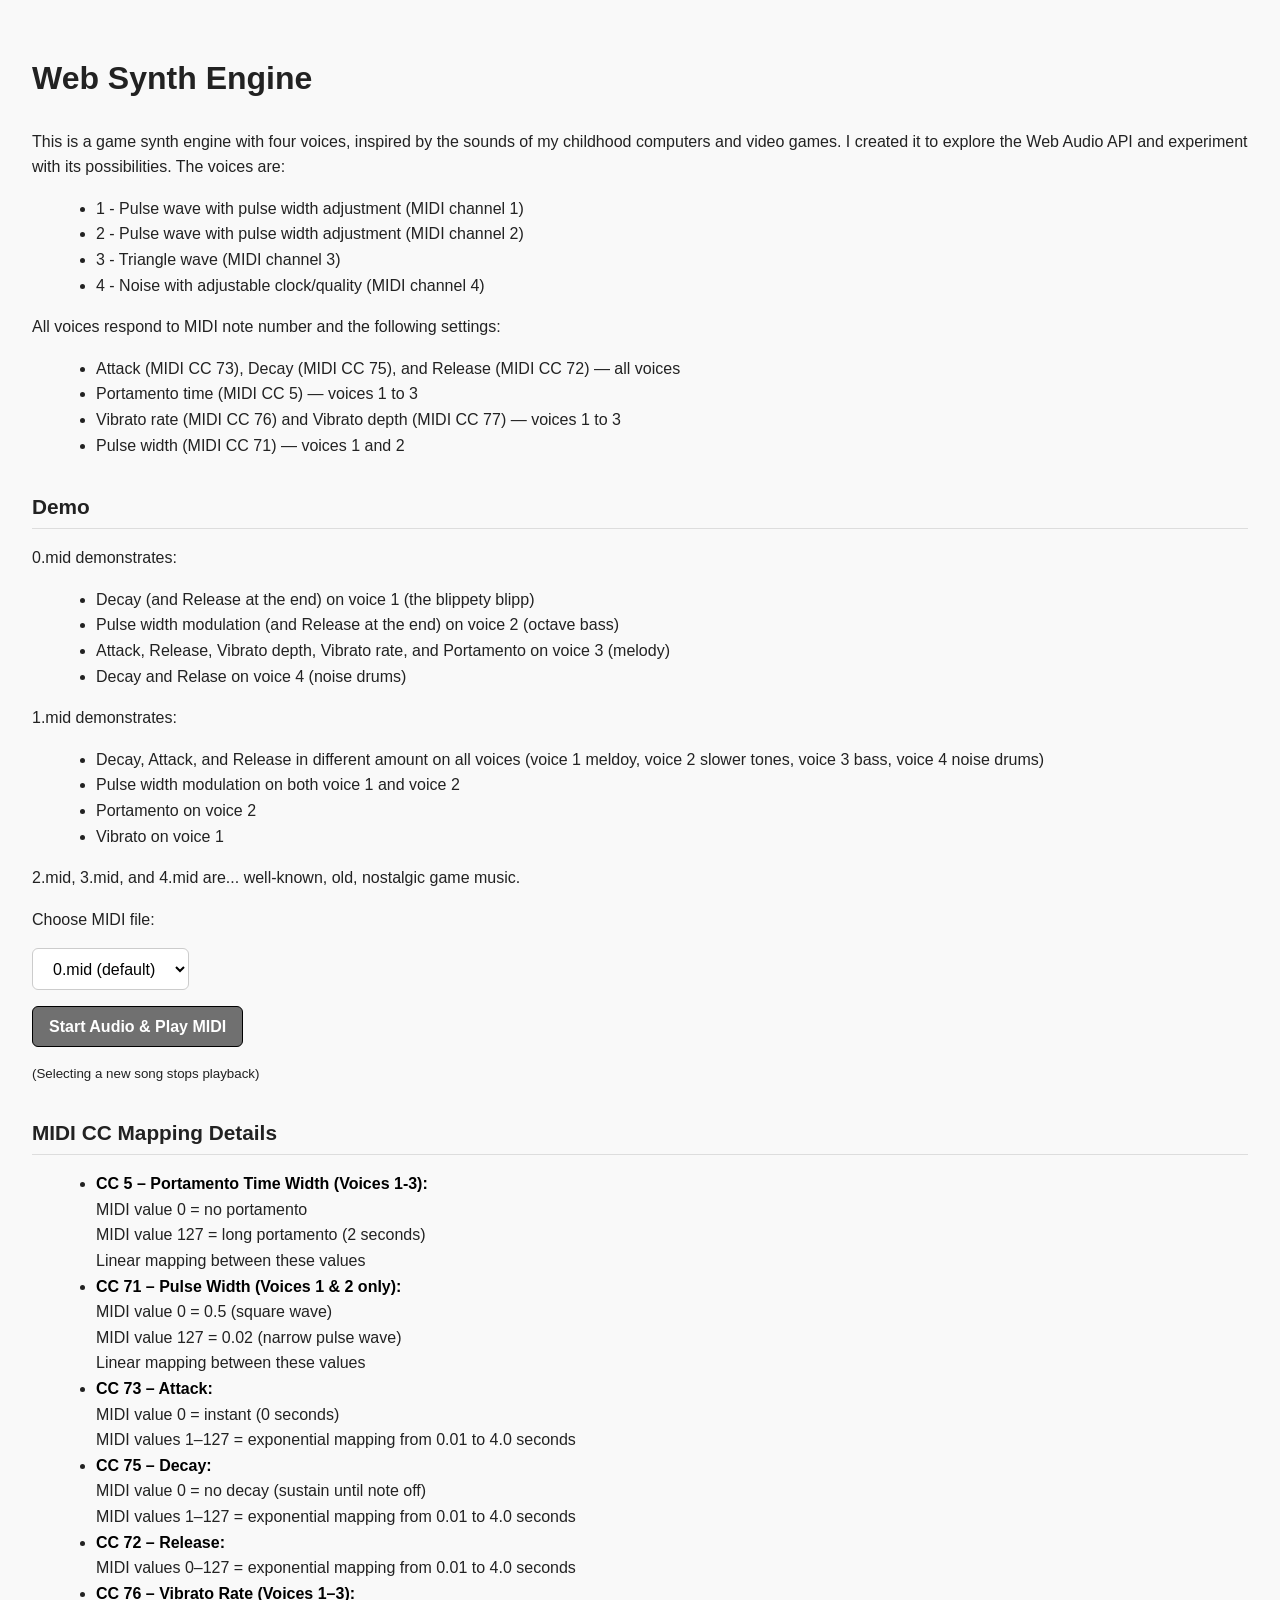
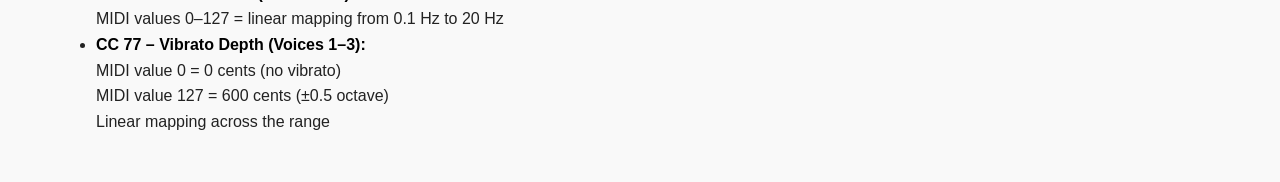
==== index.html @ 641f25c8 "Update index.html" ====
<!DOCTYPE html>
<html lang="en">
<head>
  <meta charset="UTF-8">
  <link rel="stylesheet" href="style.css">
  <script type="module" src="main.js"></script>
  <title>Web Synth Engine</title>
</head>
<body>

  <h1>Web Synth Engine</h1>
    <p>This is a game synth engine with four voices, inspired by the sounds of my childhood computers and video games. 
  I created it to explore the Web Audio API and experiment with its possibilities.
      The voices are:</p>
    <ul>
      <li>1 - Pulse wave with pulse width adjustment (MIDI channel 1)</li>
      <li>2 - Pulse wave with pulse width adjustment (MIDI channel 2)</li>
      <li>3 - Triangle wave (MIDI channel 3)</li>
      <li>4 - Noise with adjustable clock/quality (MIDI channel 4)</li>
    </ul>

  <p>All voices respond to MIDI note number and the following settings:</p>
    <ul>
      <li>Attack (MIDI CC 73), Decay (MIDI CC 75), and Release (MIDI CC 72) — all voices</li>
      <li>Portamento time (MIDI CC 5) — voices 1 to 3</li>
      <li>Vibrato rate (MIDI CC 76) and Vibrato depth (MIDI CC 77) — voices 1 to 3</li>
      <li>Pulse width (MIDI CC 71) — voices 1 and 2</li>
    </ul>

  <h2>Demo</h2>
    <p>0.mid demonstrates:</p>
    <ul>
      <li>Decay (and Release at the end) on voice 1 (the blippety blipp)</li>
      <li>Pulse width modulation (and Release at the end) on voice 2 (octave bass)</li>
      <li>Attack, Release, Vibrato depth, Vibrato rate, and Portamento on voice 3 (melody)</li>
      <li>Decay and Relase on voice 4 (noise drums)</li>
    </ul>
    <p>1.mid demonstrates:</p>
    <ul>
      <li>Decay, Attack, and Release in different amount on all voices (voice 1 meldoy, voice 2 slower tones, voice 3 bass, voice 4 noise drums)</li>
      <li>Pulse width modulation on both voice 1 and voice 2</li>
      <li>Portamento on voice 2</li>
      <li>Vibrato on voice 1</li>
    </ul>
    <p>2.mid, 3.mid, and 4.mid are... well-known, old, nostalgic game music.</p>
    
    <div class="controls">
      <label for="midiSelect">Choose MIDI file:</label>
      <select id="midiSelect">
        <option value="0.mid">0.mid (default)</option>
        <option value="1.mid">1.mid</option>
        <option value="2.mid">2.mid</option>
        <option value="3.mid">3.mid</option>
        <option value="4.mid">4.mid</option>
      </select>

      <button id="startBtn">Start Audio & Play MIDI</button>
      <small>(Selecting a new song stops playback)</small>
    </div>

  <h2>MIDI CC Mapping Details</h2>
    <ul>
      <li>
        <strong>CC 5 – Portamento Time Width (Voices 1-3):</strong><br>
        MIDI value 0 = no portamento<br>
        MIDI value 127 = long portamento (2 seconds)<br>
        Linear mapping between these values
      </li>

      <li>
        <strong>CC 71 – Pulse Width (Voices 1 & 2 only):</strong><br>
        MIDI value 0 = 0.5 (square wave)<br>
        MIDI value 127 = 0.02 (narrow pulse wave)<br>
        Linear mapping between these values
      </li>

      <li>
        <strong>CC 73 – Attack:</strong><br>
        MIDI value 0 = instant (0 seconds)<br>
        MIDI values 1–127 = exponential mapping from 0.01 to 4.0 seconds
      </li>

      <li>
        <strong>CC 75 – Decay:</strong><br>
        MIDI value 0 = no decay (sustain until note off)<br>
        MIDI values 1–127 = exponential mapping from 0.01 to 4.0 seconds
      </li>

      <li>
        <strong>CC 72 – Release:</strong><br>
        MIDI values 0–127 = exponential mapping from 0.01 to 4.0 seconds
      </li>

      <li>
        <strong>CC 76 – Vibrato Rate (Voices 1–3):</strong><br>
        MIDI values 0–127 = linear mapping from 0.1 Hz to 20 Hz
      </li>

      <li>
        <strong>CC 77 – Vibrato Depth (Voices 1–3):</strong><br>
        MIDI value 0 = 0 cents (no vibrato)<br>
        MIDI value 127 = 600 cents (±0.5 octave)<br>
        Linear mapping across the range
      </li>
    </ul>

</body>
</html>
---- style.css ----
/* ----- Base ----- */
body {
  font-family: 'Segoe UI', sans-serif;
  background-color: #f9f9f9;
  color: #222;
  margin: 0;
  padding: 2rem;
  line-height: 1.6;
}

/* ----- Headers ----- */
h1 {
  font-size: 2rem;
  font-weight: 700;
  margin-bottom: 1.5rem;
  text-align: left;
}

h2 {
  font-size: 1.3rem;
  font-weight: 600;
  border-bottom: 1px solid #ddd;
  padding-bottom: 0.3rem;
  margin-top: 2rem;
  margin-bottom: 0.5rem;
}

/* ----- Controls (vertical stack) ----- */
.controls {
  display: flex;
  flex-direction: column; /* vertical stack */
  gap: 1rem;
  margin-bottom: 2rem;
  align-items: flex-start; /* natural size, left-aligned */
}

select, button {
  padding: 0.65rem 1rem;
  font-size: 1rem;
  border-radius: 6px;
  border: 1px solid #ccc;
  background-color: #fff;
  cursor: pointer;
  box-sizing: border-box;
  transition: all 0.2s ease;
  display: inline-block; /* natural width */
}

button {
  background-color: #707070;
  color: #fff;
  border: 1px solid #000;
  font-weight: 600;
}

button:hover:not(:disabled) {
  background-color: #525252;
  color: #c2c2c2;
}

button:disabled {
  background-color: #aaa;
  color: #c2c2c2;
  cursor: not-allowed;
}

/* ----- Paragraphs and lists ----- */
p, ul {
  margin-bottom: 1rem;
}

ul {
  margin-left: 1.5rem;
}

strong {
  color: #000;
  font-weight: 600;
}

/* ----- Sections ----- */
section {
  padding: 1rem 0;
}

/* ----- Responsive ----- */
@media (max-width: 500px) {
  h1 {
    font-size: 1.6rem;
  }

  h2 {
    font-size: 1.1rem;
  }

  select, button {
    font-size: 0.95rem;
  }
}
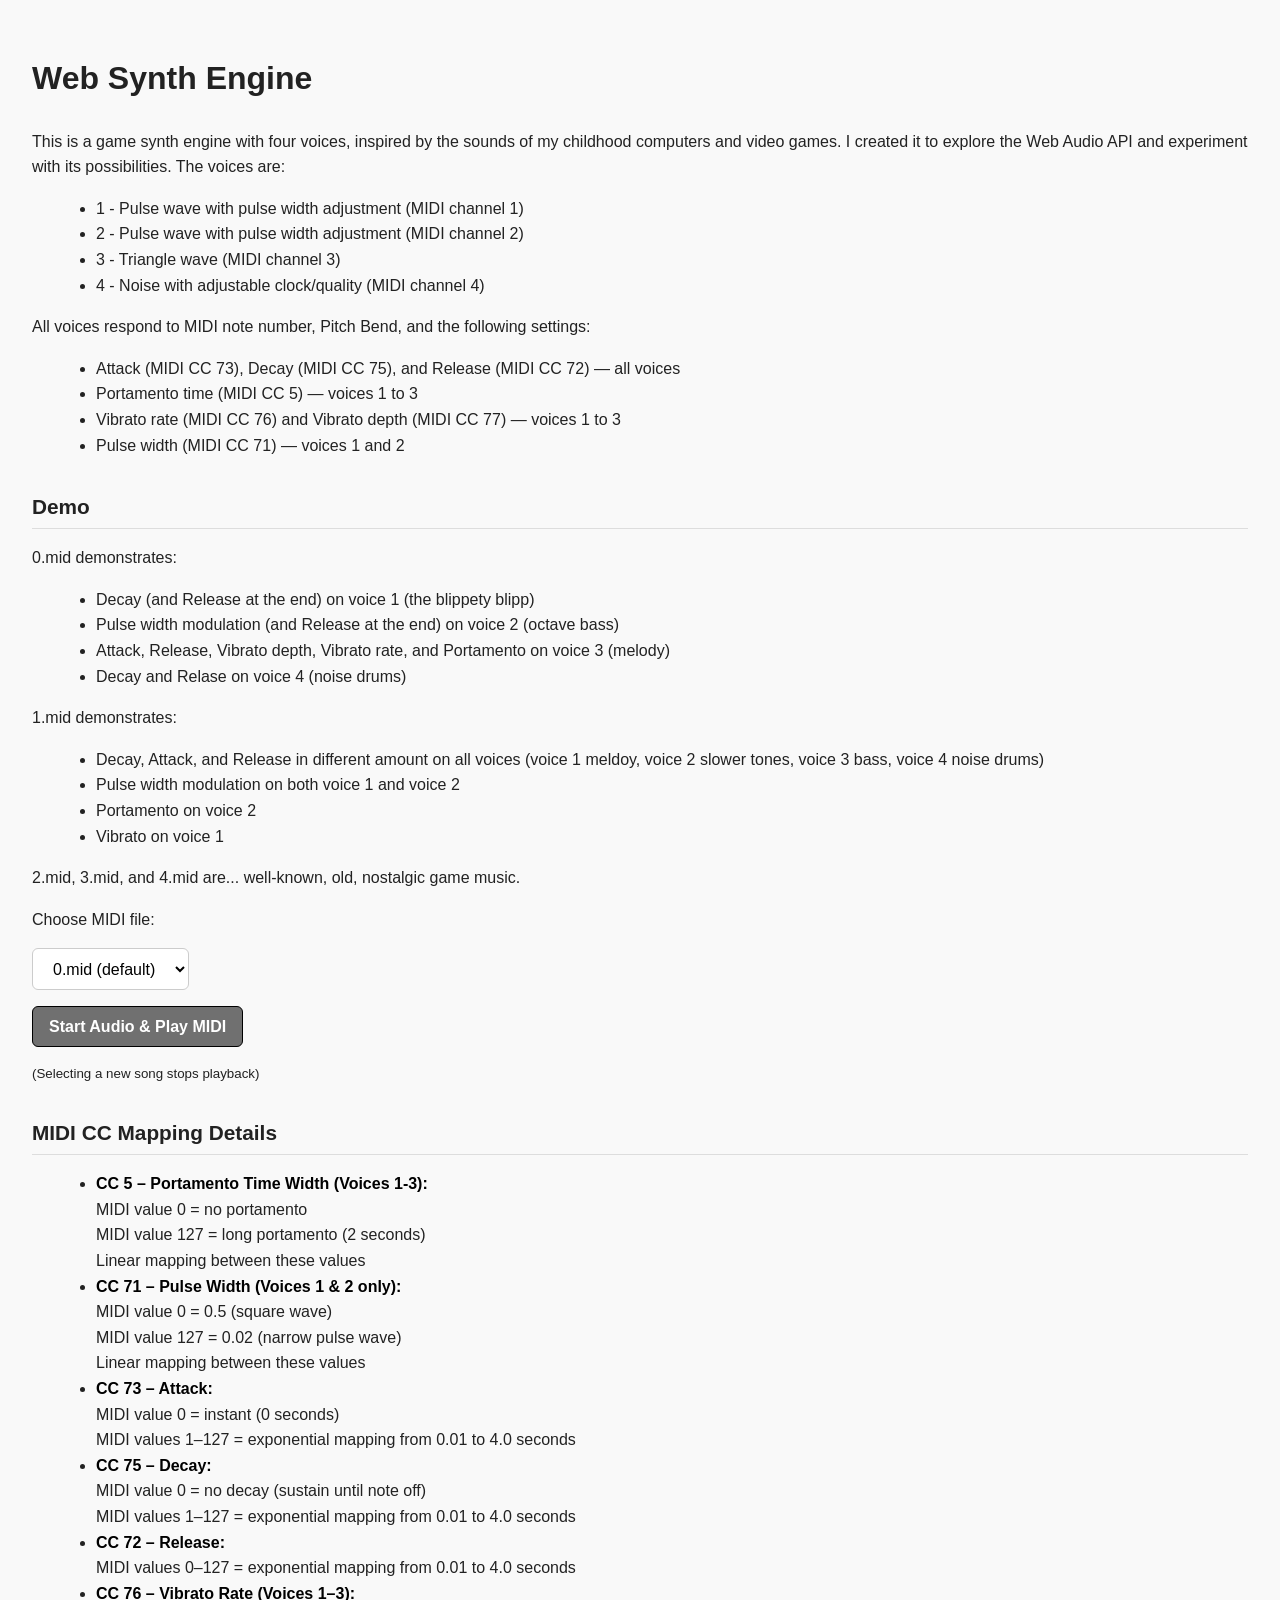
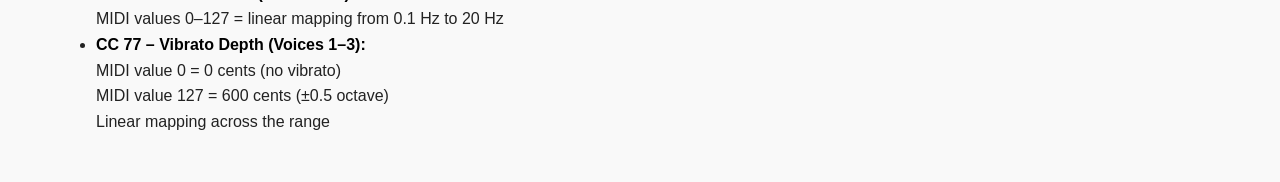
==== commit 6c76f05a: "Add files via upload" ====
--- a/index.html
+++ b/index.html
@@ -19,7 +19,7 @@
       <li>4 - Noise with adjustable clock/quality (MIDI channel 4)</li>
     </ul>
 
-  <p>All voices respond to MIDI note number and the following settings:</p>
+  <p>All voices respond to MIDI note number, Pitch Bend, and the following settings:</p>
     <ul>
       <li>Attack (MIDI CC 73), Decay (MIDI CC 75), and Release (MIDI CC 72) — all voices</li>
       <li>Portamento time (MIDI CC 5) — voices 1 to 3</li>
@@ -105,4 +105,4 @@
     </ul>
 
 </body>
-</html>
+</html>
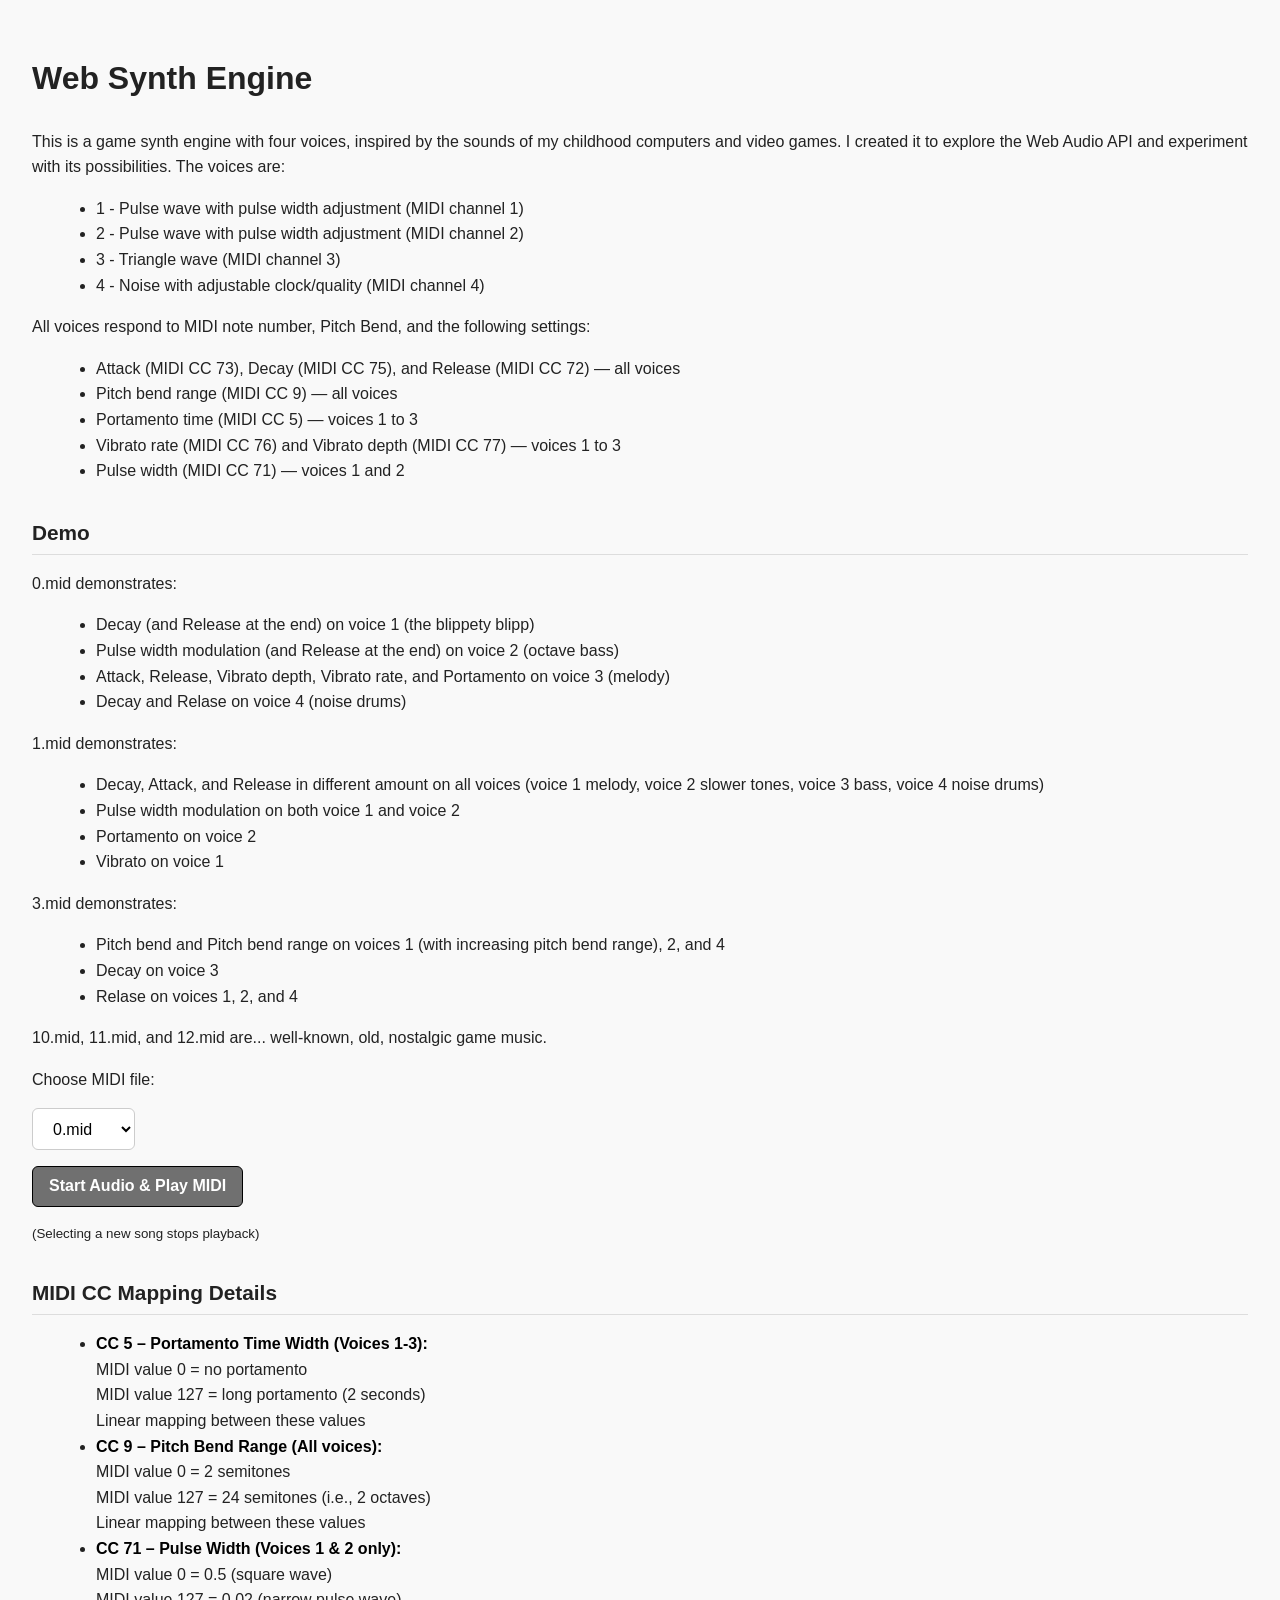
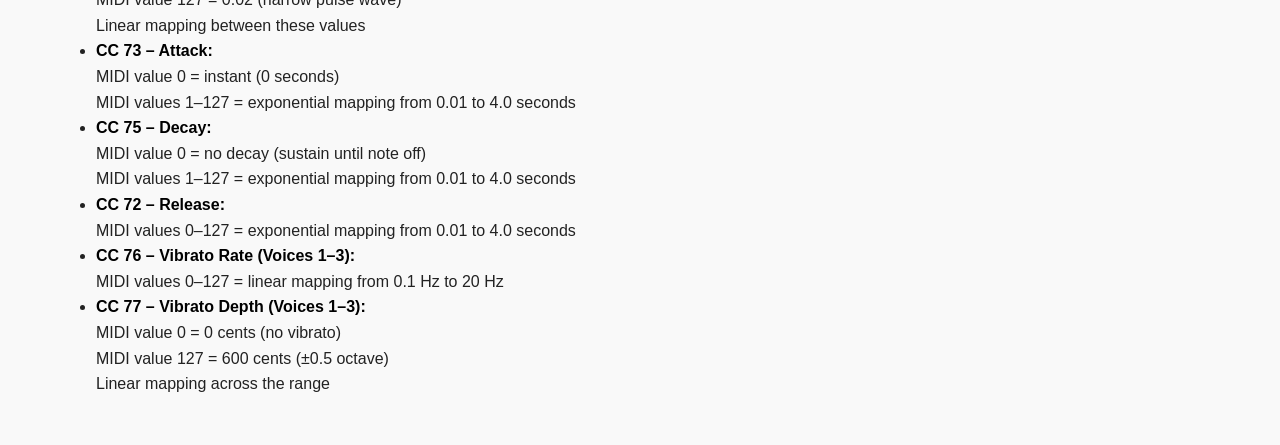
==== commit 17e90d2b: "Add files via upload" ====
--- a/index.html
+++ b/index.html
@@ -22,6 +22,7 @@
   <p>All voices respond to MIDI note number, Pitch Bend, and the following settings:</p>
     <ul>
       <li>Attack (MIDI CC 73), Decay (MIDI CC 75), and Release (MIDI CC 72) — all voices</li>
+      <li>Pitch bend range (MIDI CC 9) — all voices</li>
       <li>Portamento time (MIDI CC 5) — voices 1 to 3</li>
       <li>Vibrato rate (MIDI CC 76) and Vibrato depth (MIDI CC 77) — voices 1 to 3</li>
       <li>Pulse width (MIDI CC 71) — voices 1 and 2</li>
@@ -37,21 +38,29 @@
     </ul>
     <p>1.mid demonstrates:</p>
     <ul>
-      <li>Decay, Attack, and Release in different amount on all voices (voice 1 meldoy, voice 2 slower tones, voice 3 bass, voice 4 noise drums)</li>
+      <li>Decay, Attack, and Release in different amount on all voices (voice 1 melody, voice 2 slower tones, voice 3 bass, voice 4 noise drums)</li>
       <li>Pulse width modulation on both voice 1 and voice 2</li>
       <li>Portamento on voice 2</li>
       <li>Vibrato on voice 1</li>
     </ul>
-    <p>2.mid, 3.mid, and 4.mid are... well-known, old, nostalgic game music.</p>
+    <p>3.mid demonstrates:</p>
+    <ul>
+      <li>Pitch bend and Pitch bend range on voices 1 (with increasing pitch bend range), 2, and 4</li>
+      <li>Decay on voice 3</li>
+      <li>Relase on voices 1, 2, and 4</li>
+    </ul>
+
+    <p>10.mid, 11.mid, and 12.mid are... well-known, old, nostalgic game music.</p>
     
     <div class="controls">
       <label for="midiSelect">Choose MIDI file:</label>
       <select id="midiSelect">
-        <option value="0.mid">0.mid (default)</option>
+        <option value="0.mid">0.mid</option>
         <option value="1.mid">1.mid</option>
         <option value="2.mid">2.mid</option>
-        <option value="3.mid">3.mid</option>
-        <option value="4.mid">4.mid</option>
+        <option value="10.mid">10.mid</option>
+        <option value="11.mid">11.mid</option>
+        <option value="12.mid">12.mid</option>
       </select>
 
       <button id="startBtn">Start Audio & Play MIDI</button>
@@ -64,6 +73,13 @@
         <strong>CC 5 – Portamento Time Width (Voices 1-3):</strong><br>
         MIDI value 0 = no portamento<br>
         MIDI value 127 = long portamento (2 seconds)<br>
+        Linear mapping between these values
+      </li>
+
+      <li>
+        <strong>CC 9 – Pitch Bend Range (All voices):</strong><br>
+        MIDI value 0 = 2 semitones<br>
+        MIDI value 127 = 24 semitones (i.e., 2 octaves)<br>
         Linear mapping between these values
       </li>
 
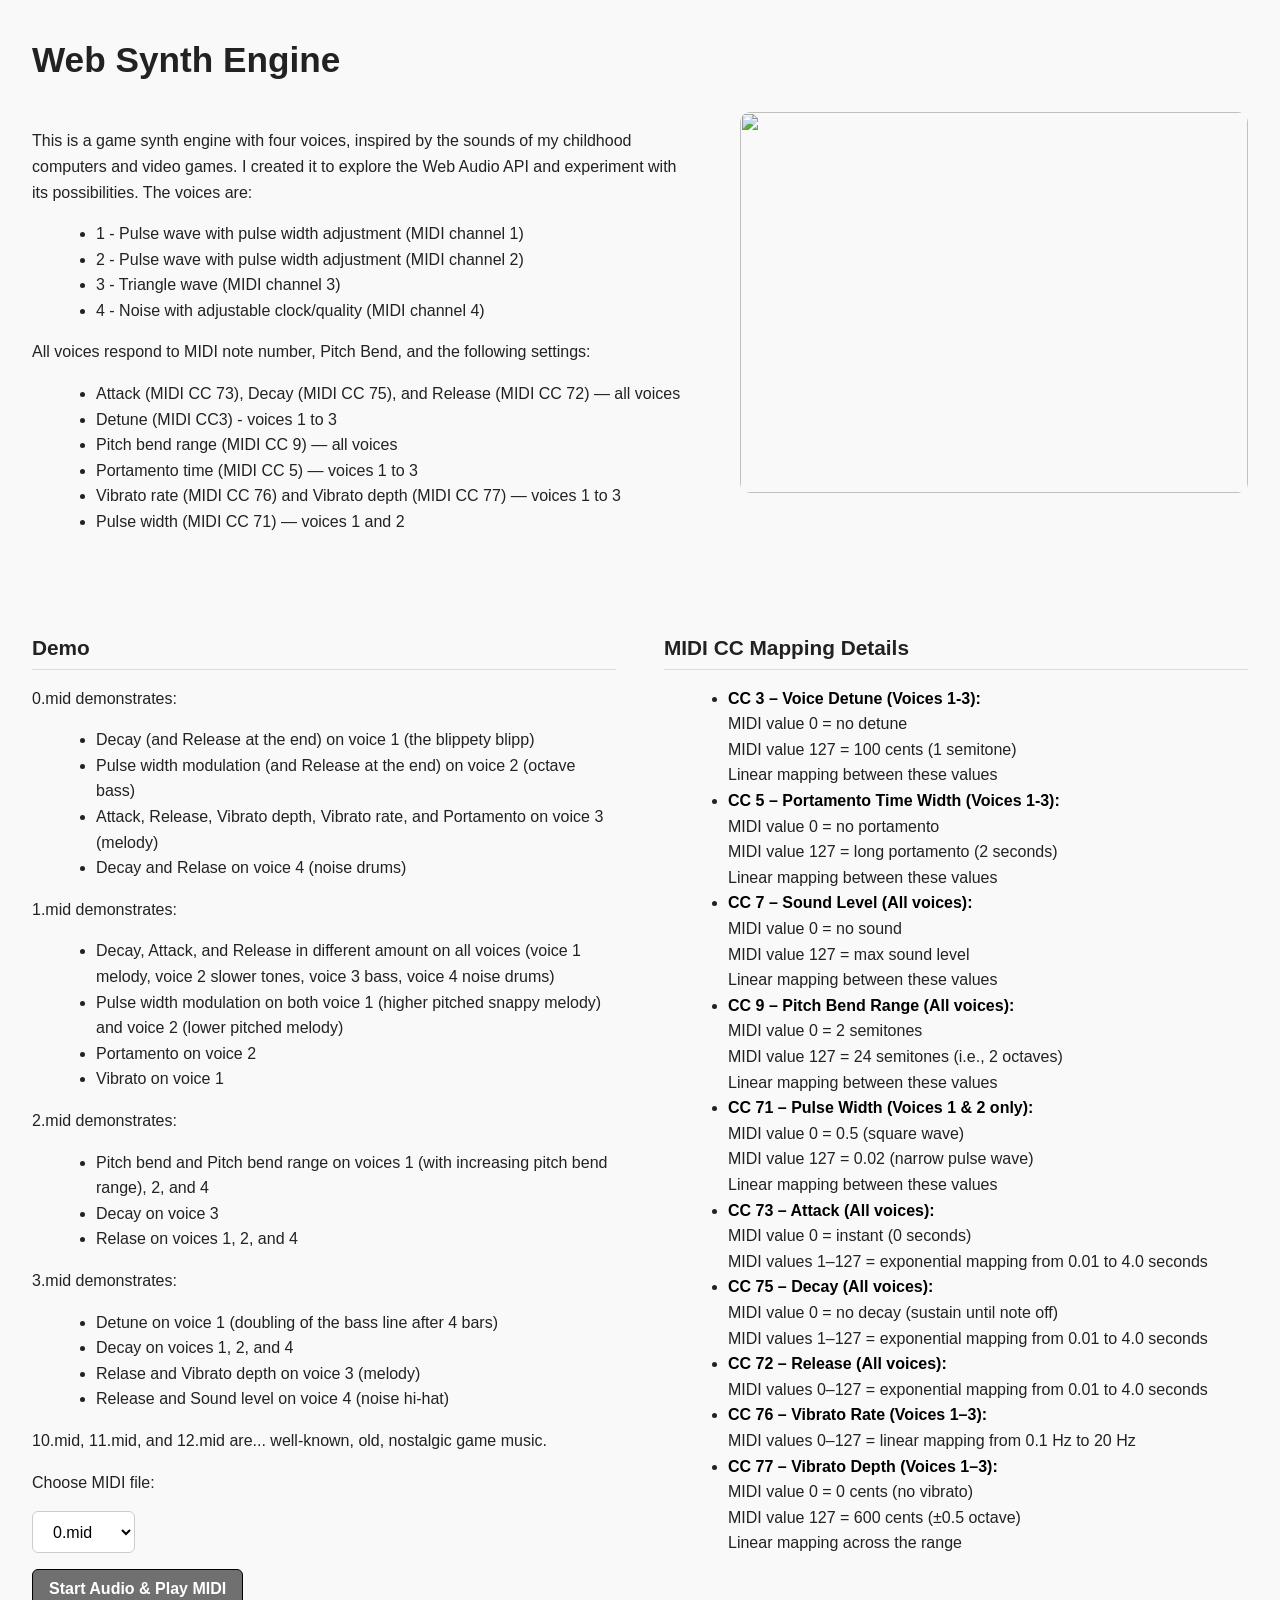
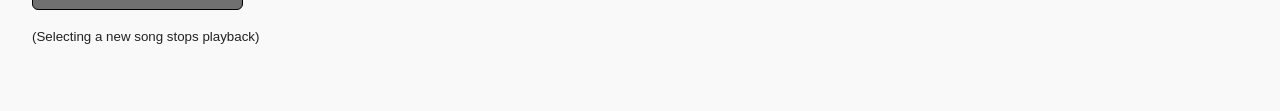
==== commit d02418c0: "Add files via upload" ====
--- a/index.html
+++ b/index.html
@@ -7,118 +7,169 @@
   <title>Web Synth Engine</title>
 </head>
 <body>
+  <div class="top-section">
+    <div class="top-header">
+      <h1>Web Synth Engine</h1>
+    </div>
+    <div class="top-content">
 
-  <h1>Web Synth Engine</h1>
-    <p>This is a game synth engine with four voices, inspired by the sounds of my childhood computers and video games. 
-  I created it to explore the Web Audio API and experiment with its possibilities.
-      The voices are:</p>
-    <ul>
-      <li>1 - Pulse wave with pulse width adjustment (MIDI channel 1)</li>
-      <li>2 - Pulse wave with pulse width adjustment (MIDI channel 2)</li>
-      <li>3 - Triangle wave (MIDI channel 3)</li>
-      <li>4 - Noise with adjustable clock/quality (MIDI channel 4)</li>
-    </ul>
+      <div class="top-left">
 
-  <p>All voices respond to MIDI note number, Pitch Bend, and the following settings:</p>
-    <ul>
-      <li>Attack (MIDI CC 73), Decay (MIDI CC 75), and Release (MIDI CC 72) — all voices</li>
-      <li>Pitch bend range (MIDI CC 9) — all voices</li>
-      <li>Portamento time (MIDI CC 5) — voices 1 to 3</li>
-      <li>Vibrato rate (MIDI CC 76) and Vibrato depth (MIDI CC 77) — voices 1 to 3</li>
-      <li>Pulse width (MIDI CC 71) — voices 1 and 2</li>
-    </ul>
+        <p>This is a game synth engine with four voices, inspired by the sounds of my childhood computers and video games. 
+        I created it to explore the Web Audio API and experiment with its possibilities.
+        The voices are:</p>
 
-  <h2>Demo</h2>
-    <p>0.mid demonstrates:</p>
-    <ul>
-      <li>Decay (and Release at the end) on voice 1 (the blippety blipp)</li>
-      <li>Pulse width modulation (and Release at the end) on voice 2 (octave bass)</li>
-      <li>Attack, Release, Vibrato depth, Vibrato rate, and Portamento on voice 3 (melody)</li>
-      <li>Decay and Relase on voice 4 (noise drums)</li>
-    </ul>
-    <p>1.mid demonstrates:</p>
-    <ul>
-      <li>Decay, Attack, and Release in different amount on all voices (voice 1 melody, voice 2 slower tones, voice 3 bass, voice 4 noise drums)</li>
-      <li>Pulse width modulation on both voice 1 and voice 2</li>
-      <li>Portamento on voice 2</li>
-      <li>Vibrato on voice 1</li>
-    </ul>
-    <p>3.mid demonstrates:</p>
-    <ul>
-      <li>Pitch bend and Pitch bend range on voices 1 (with increasing pitch bend range), 2, and 4</li>
-      <li>Decay on voice 3</li>
-      <li>Relase on voices 1, 2, and 4</li>
-    </ul>
+        <ul>
+          <li>1 - Pulse wave with pulse width adjustment (MIDI channel 1)</li>
+          <li>2 - Pulse wave with pulse width adjustment (MIDI channel 2)</li>
+          <li>3 - Triangle wave (MIDI channel 3)</li>
+          <li>4 - Noise with adjustable clock/quality (MIDI channel 4)</li>
+        </ul>
 
-    <p>10.mid, 11.mid, and 12.mid are... well-known, old, nostalgic game music.</p>
-    
-    <div class="controls">
-      <label for="midiSelect">Choose MIDI file:</label>
-      <select id="midiSelect">
-        <option value="0.mid">0.mid</option>
-        <option value="1.mid">1.mid</option>
-        <option value="2.mid">2.mid</option>
-        <option value="10.mid">10.mid</option>
-        <option value="11.mid">11.mid</option>
-        <option value="12.mid">12.mid</option>
-      </select>
+        <p>All voices respond to MIDI note number, Pitch Bend, and the following settings:</p>
 
-      <button id="startBtn">Start Audio & Play MIDI</button>
-      <small>(Selecting a new song stops playback)</small>
+        <ul>
+          <li>Attack (MIDI CC 73), Decay (MIDI CC 75), and Release (MIDI CC 72) — all voices</li>
+          <li>Detune (MIDI CC3) - voices 1 to 3</li>
+          <li>Pitch bend range (MIDI CC 9) — all voices</li>
+          <li>Portamento time (MIDI CC 5) — voices 1 to 3</li>
+          <li>Vibrato rate (MIDI CC 76) and Vibrato depth (MIDI CC 77) — voices 1 to 3</li>
+          <li>Pulse width (MIDI CC 71) — voices 1 and 2</li>
+        </ul>
+      </div>
+
+      <div class="top-right">
+        <div class="slideshow-container">
+          <img class="slide active" id="slideA">
+          <img class="slide" id="slideB">
+        </div>
+      </div>
+
+    </div>
+  </div>
+
+  <div class="bottom-section">
+
+    <div class="bottom-left">
+      <h2>Demo</h2>
+        <p>0.mid demonstrates:</p>
+        <ul>
+          <li>Decay (and Release at the end) on voice 1 (the blippety blipp)</li>
+          <li>Pulse width modulation (and Release at the end) on voice 2 (octave bass)</li>
+          <li>Attack, Release, Vibrato depth, Vibrato rate, and Portamento on voice 3 (melody)</li>
+          <li>Decay and Relase on voice 4 (noise drums)</li>
+        </ul>
+        <p>1.mid demonstrates:</p>
+        <ul>
+          <li>Decay, Attack, and Release in different amount on all voices (voice 1 melody, voice 2 slower tones, voice 3 bass, voice 4 noise drums)</li>
+          <li>Pulse width modulation on both voice 1 (higher pitched snappy melody) and voice 2 (lower pitched melody)</li>
+          <li>Portamento on voice 2</li>
+          <li>Vibrato on voice 1</li>
+        </ul>
+        <p>2.mid demonstrates:</p>
+        <ul>
+          <li>Pitch bend and Pitch bend range on voices 1 (with increasing pitch bend range), 2, and 4</li>
+          <li>Decay on voice 3</li>
+          <li>Relase on voices 1, 2, and 4</li>
+        </ul>
+        <p>3.mid demonstrates:</p>
+        <ul>
+          <li>Detune on voice 1 (doubling of the bass line after 4 bars)</li>
+          <li>Decay on voices 1, 2, and 4</li>
+          <li>Relase and Vibrato depth on voice 3 (melody)</li>
+          <li>Release and Sound level on voice 4 (noise hi-hat)</li>
+        </ul>
+
+        <p>10.mid, 11.mid, and 12.mid are... well-known, old, nostalgic game music.</p>
+        
+        <div class="controls">
+          <label for="midiSelect">Choose MIDI file:</label>
+          <select id="midiSelect">
+            <option value="0.mid">0.mid</option>
+            <option value="1.mid">1.mid</option>
+            <option value="2.mid">2.mid</option>
+            <option value="3.mid">3.mid</option>
+            <option value="10.mid">10.mid</option>
+            <option value="11.mid">11.mid</option>
+            <option value="12.mid">12.mid</option>
+          </select>
+
+          <button id="startBtn">Start Audio & Play MIDI</button>
+          <small>(Selecting a new song stops playback)</small>
+        </div>
     </div>
 
-  <h2>MIDI CC Mapping Details</h2>
-    <ul>
-      <li>
-        <strong>CC 5 – Portamento Time Width (Voices 1-3):</strong><br>
-        MIDI value 0 = no portamento<br>
-        MIDI value 127 = long portamento (2 seconds)<br>
-        Linear mapping between these values
-      </li>
+    <div class="bottom-right">
+      <h2>MIDI CC Mapping Details</h2>
+        <ul>
+          <li>
+            <strong>CC 3 – Voice Detune (Voices 1-3):</strong><br>
+            MIDI value 0 = no detune<br>
+            MIDI value 127 = 100 cents (1 semitone)<br>
+            Linear mapping between these values
+          </li>
 
-      <li>
-        <strong>CC 9 – Pitch Bend Range (All voices):</strong><br>
-        MIDI value 0 = 2 semitones<br>
-        MIDI value 127 = 24 semitones (i.e., 2 octaves)<br>
-        Linear mapping between these values
-      </li>
+          <li>
+            <strong>CC 5 – Portamento Time Width (Voices 1-3):</strong><br>
+            MIDI value 0 = no portamento<br>
+            MIDI value 127 = long portamento (2 seconds)<br>
+            Linear mapping between these values
+          </li>
 
-      <li>
-        <strong>CC 71 – Pulse Width (Voices 1 & 2 only):</strong><br>
-        MIDI value 0 = 0.5 (square wave)<br>
-        MIDI value 127 = 0.02 (narrow pulse wave)<br>
-        Linear mapping between these values
-      </li>
+          <li>
+            <strong>CC 7 – Sound Level (All voices):</strong><br>
+            MIDI value 0 = no sound<br>
+            MIDI value 127 = max sound level<br>
+            Linear mapping between these values
+          </li>
 
-      <li>
-        <strong>CC 73 – Attack:</strong><br>
-        MIDI value 0 = instant (0 seconds)<br>
-        MIDI values 1–127 = exponential mapping from 0.01 to 4.0 seconds
-      </li>
+          <li>
+            <strong>CC 9 – Pitch Bend Range (All voices):</strong><br>
+            MIDI value 0 = 2 semitones<br>
+            MIDI value 127 = 24 semitones (i.e., 2 octaves)<br>
+            Linear mapping between these values
+          </li>
 
-      <li>
-        <strong>CC 75 – Decay:</strong><br>
-        MIDI value 0 = no decay (sustain until note off)<br>
-        MIDI values 1–127 = exponential mapping from 0.01 to 4.0 seconds
-      </li>
+          <li>
+            <strong>CC 71 – Pulse Width (Voices 1 & 2 only):</strong><br>
+            MIDI value 0 = 0.5 (square wave)<br>
+            MIDI value 127 = 0.02 (narrow pulse wave)<br>
+            Linear mapping between these values
+          </li>
 
-      <li>
-        <strong>CC 72 – Release:</strong><br>
-        MIDI values 0–127 = exponential mapping from 0.01 to 4.0 seconds
-      </li>
+          <li>
+            <strong>CC 73 – Attack (All voices):</strong><br>
+            MIDI value 0 = instant (0 seconds)<br>
+            MIDI values 1–127 = exponential mapping from 0.01 to 4.0 seconds
+          </li>
 
-      <li>
-        <strong>CC 76 – Vibrato Rate (Voices 1–3):</strong><br>
-        MIDI values 0–127 = linear mapping from 0.1 Hz to 20 Hz
-      </li>
+          <li>
+            <strong>CC 75 – Decay (All voices):</strong><br>
+            MIDI value 0 = no decay (sustain until note off)<br>
+            MIDI values 1–127 = exponential mapping from 0.01 to 4.0 seconds
+          </li>
 
-      <li>
-        <strong>CC 77 – Vibrato Depth (Voices 1–3):</strong><br>
-        MIDI value 0 = 0 cents (no vibrato)<br>
-        MIDI value 127 = 600 cents (±0.5 octave)<br>
-        Linear mapping across the range
-      </li>
-    </ul>
+          <li>
+            <strong>CC 72 – Release (All voices):</strong><br>
+            MIDI values 0–127 = exponential mapping from 0.01 to 4.0 seconds
+          </li>
+
+          <li>
+            <strong>CC 76 – Vibrato Rate (Voices 1–3):</strong><br>
+            MIDI values 0–127 = linear mapping from 0.1 Hz to 20 Hz
+          </li>
+
+          <li>
+            <strong>CC 77 – Vibrato Depth (Voices 1–3):</strong><br>
+            MIDI value 0 = 0 cents (no vibrato)<br>
+            MIDI value 127 = 600 cents (±0.5 octave)<br>
+            Linear mapping across the range
+          </li>
+        </ul>
+    </div>
+
+  </div>
 
 </body>
+
 </html>
--- a/style.css
+++ b/style.css
@@ -1,4 +1,4 @@
-/* ----- Base ----- */
+/* ===== Base ===== */
 body {
   font-family: 'Segoe UI', sans-serif;
   background-color: #f9f9f9;
@@ -8,12 +8,11 @@
   line-height: 1.6;
 }
 
-/* ----- Headers ----- */
+/* ===== Typography ===== */
 h1 {
-  font-size: 2rem;
+  font-size: 2.2rem;
   font-weight: 700;
-  margin-bottom: 1.5rem;
-  text-align: left;
+  margin: 0;
 }
 
 h2 {
@@ -22,19 +21,108 @@
   border-bottom: 1px solid #ddd;
   padding-bottom: 0.3rem;
   margin-top: 2rem;
-  margin-bottom: 0.5rem;
+  margin-bottom: 0.75rem;
 }
 
-/* ----- Controls (vertical stack) ----- */
+p, ul {
+  margin-bottom: 1rem;
+}
+
+ul {
+  margin-left: 1.5rem;
+}
+
+strong {
+  font-weight: 600;
+  color: #000;
+}
+
+/* ===== Top Section ===== */
+.top-section {
+  margin-bottom: 3rem;
+}
+
+/* Title row */
+.top-header {
+  margin-bottom: 1.5rem;
+}
+
+/* Two-column layout under title */
+.top-content {
+  display: grid;
+  grid-template-columns: 1.3fr 1fr;
+  gap: 3rem;
+  align-items: start;
+}
+
+.top-left {
+  max-width: 700px;
+}
+
+.top-right {
+  display: flex;
+  justify-content: center;
+  align-items: flex-start;
+}
+
+/* ===== Slideshow ===== */
+.slideshow-container {
+  position: relative;
+  width: 100%;
+  max-width: 650px;
+  aspect-ratio: 4 / 3;
+  overflow: hidden;
+  border-radius: 10px;
+}
+
+/* stacked images for crossfade */
+.slide {
+  position: absolute;
+  inset: 0;
+
+  width: 100%;
+  height: 100%;
+  object-fit: cover;
+
+  opacity: 0;
+  z-index: 1;
+
+  transition: opacity 4s ease-in-out;
+}
+
+.slide.active {
+  opacity: 1;
+  z-index: 2;
+}
+
+/* ===== Bottom Section ===== */
+.bottom-section {
+  display: grid;
+  grid-template-columns: 1fr 1fr;
+  gap: 3rem;
+  align-items: start;
+}
+
+.bottom-left {
+  max-width: 700px;
+}
+
+/* ensure normal vertical flow */
+.bottom-right {
+  display: block;
+}
+
+/* ===== Controls ===== */
 .controls {
   display: flex;
-  flex-direction: column; /* vertical stack */
+  flex-direction: column;
   gap: 1rem;
   margin-bottom: 2rem;
-  align-items: flex-start; /* natural size, left-aligned */
+  align-items: flex-start;
 }
 
-select, button {
+select,
+button {
   padding: 0.65rem 1rem;
   font-size: 1rem;
   border-radius: 6px;
@@ -43,7 +131,6 @@
   cursor: pointer;
   box-sizing: border-box;
   transition: all 0.2s ease;
-  display: inline-block; /* natural width */
 }
 
 button {
@@ -64,36 +151,42 @@
   cursor: not-allowed;
 }
 
-/* ----- Paragraphs and lists ----- */
-p, ul {
-  margin-bottom: 1rem;
-}
-
-ul {
-  margin-left: 1.5rem;
-}
-
-strong {
-  color: #000;
-  font-weight: 600;
-}
-
-/* ----- Sections ----- */
+/* ===== Sections ===== */
 section {
   padding: 1rem 0;
 }
 
-/* ----- Responsive ----- */
+/* ===== Responsive ===== */
+@media (max-width: 900px) {
+  .top-content,
+  .bottom-section {
+    grid-template-columns: 1fr;
+  }
+
+  .top-right {
+    justify-content: flex-start;
+  }
+
+  .slideshow-container {
+    max-width: 100%;
+  }
+}
+
 @media (max-width: 500px) {
+  body {
+    padding: 1.2rem;
+  }
+
   h1 {
-    font-size: 1.6rem;
+    font-size: 1.7rem;
   }
 
   h2 {
     font-size: 1.1rem;
   }
 
-  select, button {
+  select,
+  button {
     font-size: 0.95rem;
   }
 }
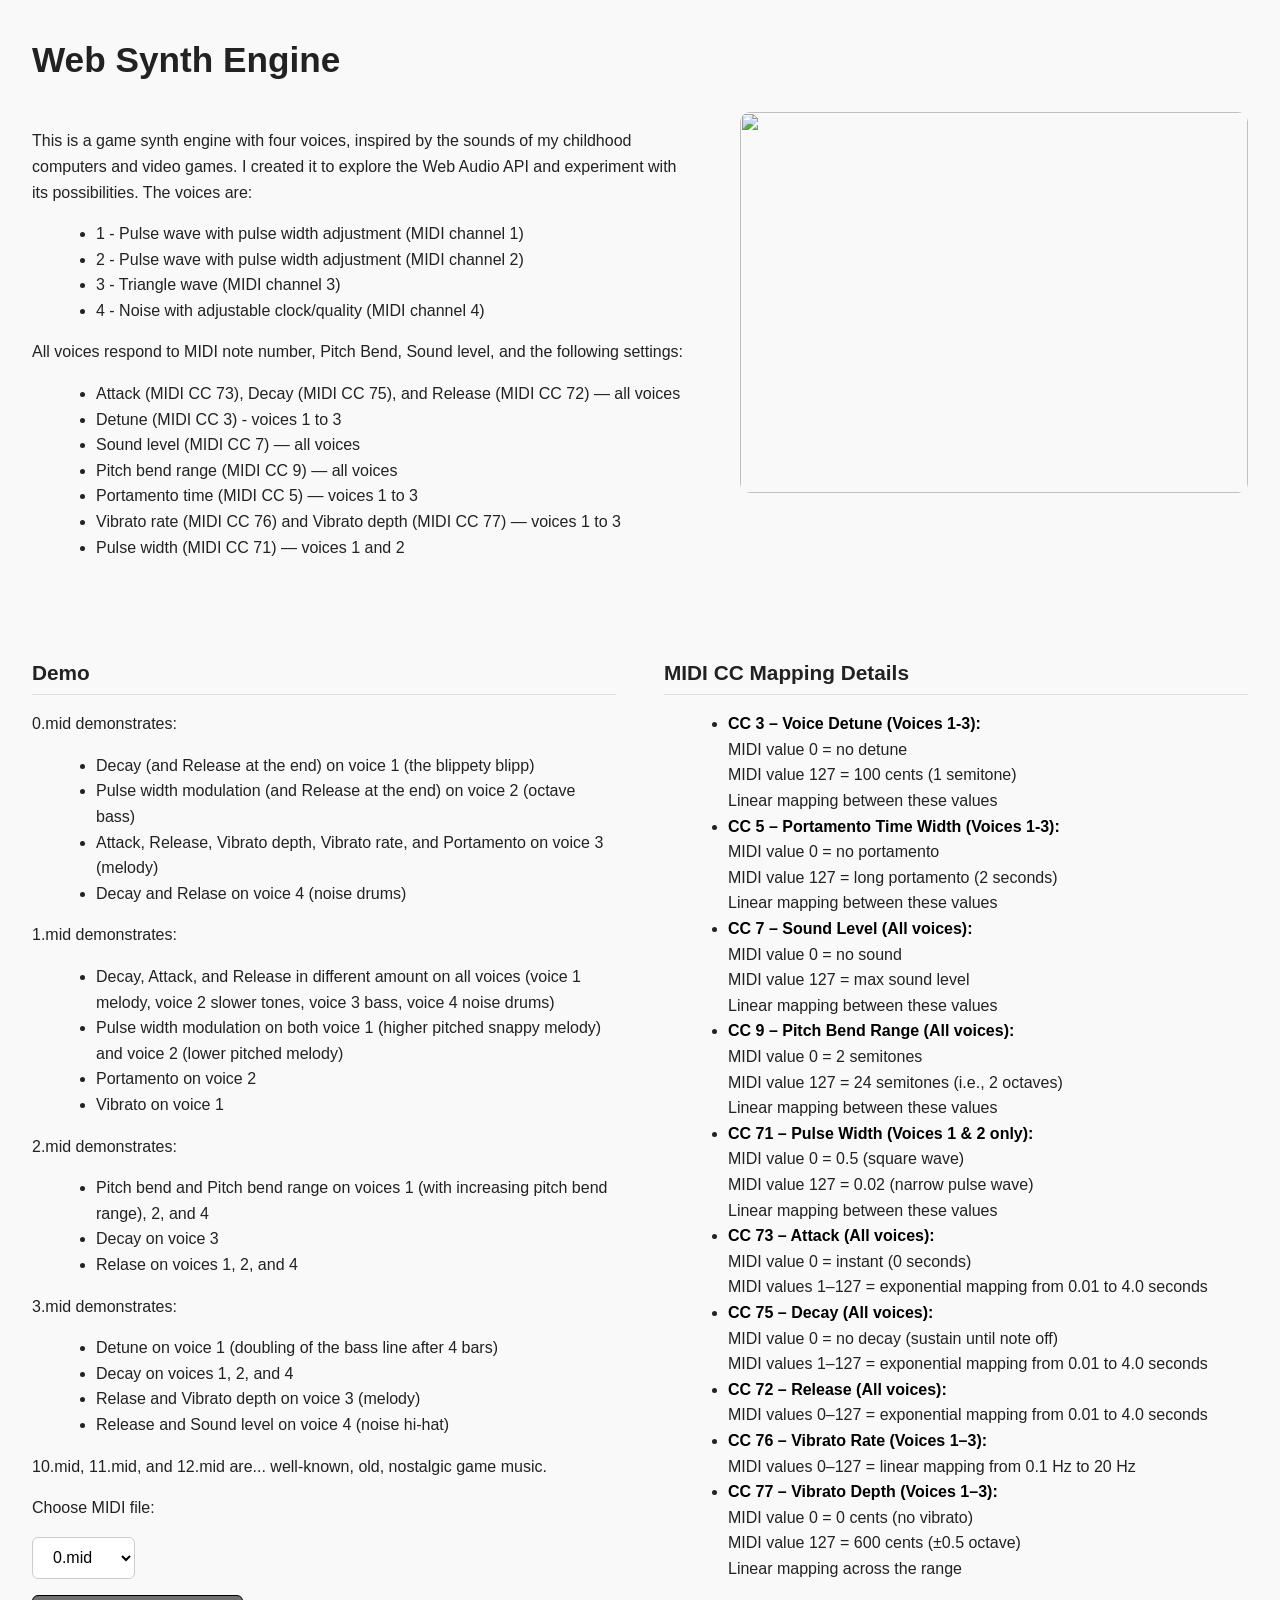
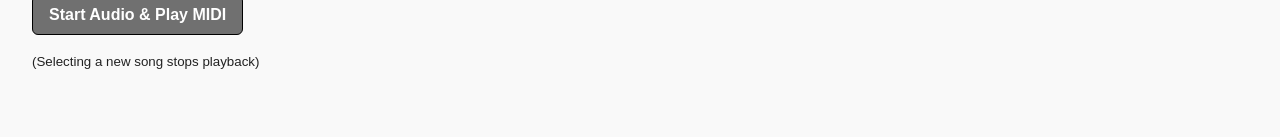
==== commit 0439904e: "Add files via upload" ====
--- a/index.html
+++ b/index.html
@@ -26,11 +26,12 @@
           <li>4 - Noise with adjustable clock/quality (MIDI channel 4)</li>
         </ul>
 
-        <p>All voices respond to MIDI note number, Pitch Bend, and the following settings:</p>
+        <p>All voices respond to MIDI note number, Pitch Bend, Sound level, and the following settings:</p>
 
         <ul>
           <li>Attack (MIDI CC 73), Decay (MIDI CC 75), and Release (MIDI CC 72) — all voices</li>
-          <li>Detune (MIDI CC3) - voices 1 to 3</li>
+          <li>Detune (MIDI CC 3) - voices 1 to 3</li>
+          <li>Sound level (MIDI CC 7) — all voices</li>
           <li>Pitch bend range (MIDI CC 9) — all voices</li>
           <li>Portamento time (MIDI CC 5) — voices 1 to 3</li>
           <li>Vibrato rate (MIDI CC 76) and Vibrato depth (MIDI CC 77) — voices 1 to 3</li>
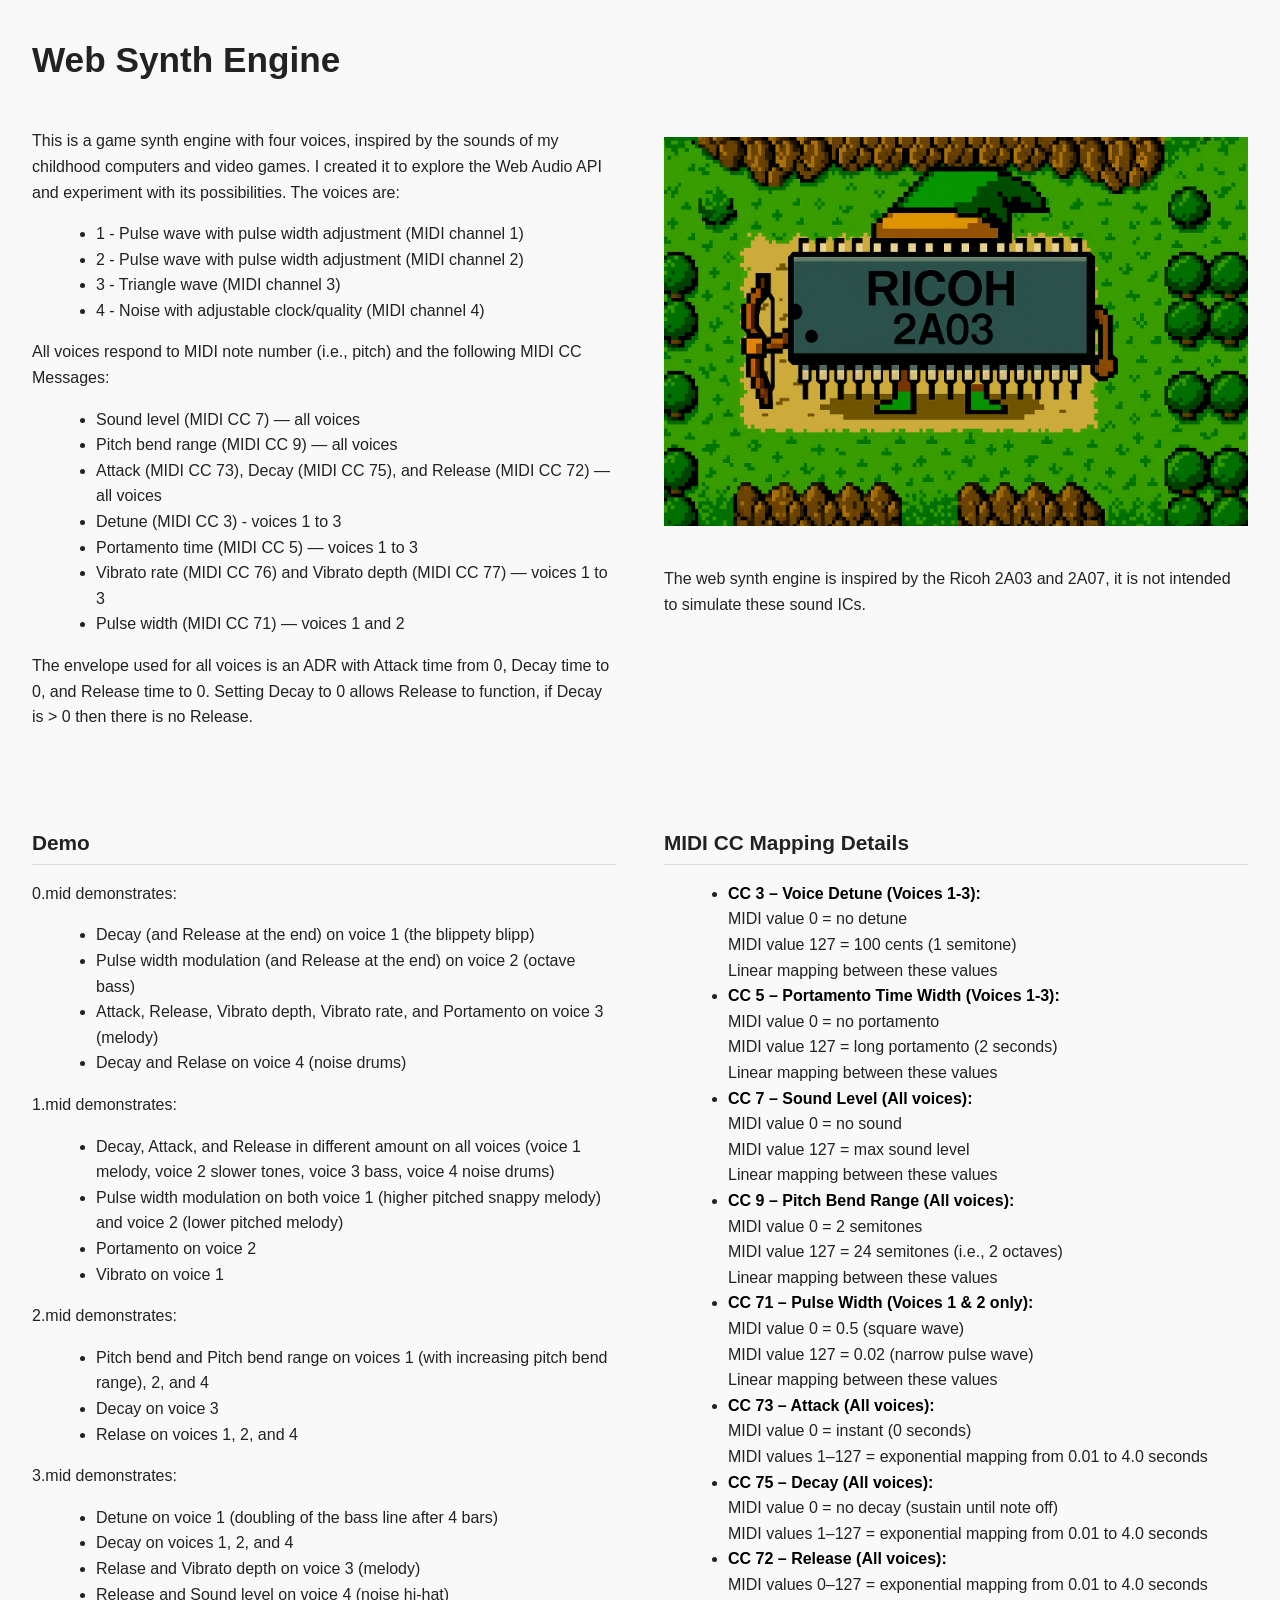
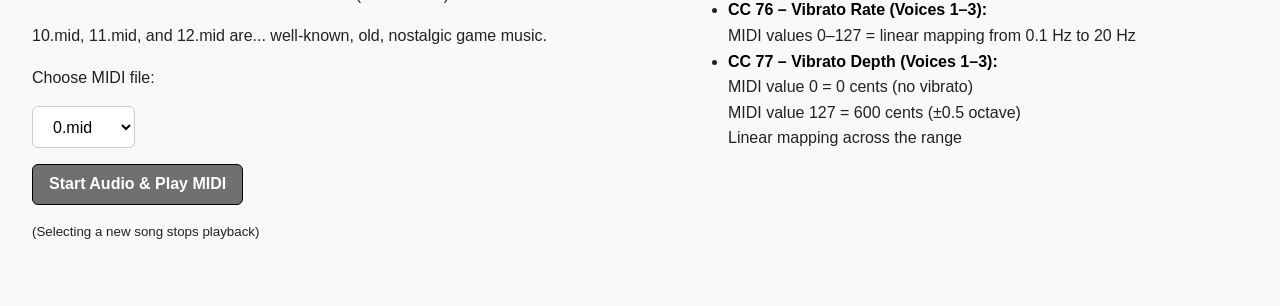
==== commit f6a3622c: "Add files via upload" ====
--- a/index.html
+++ b/index.html
@@ -26,17 +26,17 @@
           <li>4 - Noise with adjustable clock/quality (MIDI channel 4)</li>
         </ul>
 
-        <p>All voices respond to MIDI note number, Pitch Bend, Sound level, and the following settings:</p>
-
+        <p>All voices respond to MIDI note number (i.e., pitch) and the following MIDI CC Messages:</p>
         <ul>
+          <li>Sound level (MIDI CC 7) — all voices</li>
+          <li>Pitch bend range (MIDI CC 9) — all voices</li>
           <li>Attack (MIDI CC 73), Decay (MIDI CC 75), and Release (MIDI CC 72) — all voices</li>
           <li>Detune (MIDI CC 3) - voices 1 to 3</li>
-          <li>Sound level (MIDI CC 7) — all voices</li>
-          <li>Pitch bend range (MIDI CC 9) — all voices</li>
           <li>Portamento time (MIDI CC 5) — voices 1 to 3</li>
           <li>Vibrato rate (MIDI CC 76) and Vibrato depth (MIDI CC 77) — voices 1 to 3</li>
           <li>Pulse width (MIDI CC 71) — voices 1 and 2</li>
         </ul>
+        <p>The envelope used for all voices is an ADR with Attack time from 0, Decay time to 0, and Release time to 0. Setting Decay to 0 allows Release to function, if Decay is > 0 then there is no Release. </p>
       </div>
 
       <div class="top-right">
@@ -44,6 +44,7 @@
           <img class="slide active" id="slideA">
           <img class="slide" id="slideB">
         </div>
+        <p>The web synth engine is inspired by the Ricoh 2A03 and 2A07, it is not intended to simulate these sound ICs.</p>
       </div>
 
     </div>
@@ -86,13 +87,13 @@
         <div class="controls">
           <label for="midiSelect">Choose MIDI file:</label>
           <select id="midiSelect">
-            <option value="0.mid">0.mid</option>
-            <option value="1.mid">1.mid</option>
-            <option value="2.mid">2.mid</option>
-            <option value="3.mid">3.mid</option>
-            <option value="10.mid">10.mid</option>
-            <option value="11.mid">11.mid</option>
-            <option value="12.mid">12.mid</option>
+            <option value="midi/0.mid">0.mid</option>
+            <option value="midi/1.mid">1.mid</option>
+            <option value="midi/2.mid">2.mid</option>
+            <option value="midi/3.mid">3.mid</option>
+            <option value="midi/10.mid">10.mid</option>
+            <option value="midi/11.mid">11.mid</option>
+            <option value="midi/12.mid">12.mid</option>
           </select>
 
           <button id="startBtn">Start Audio & Play MIDI</button>
--- a/style.css
+++ b/style.css
@@ -50,7 +50,7 @@
 /* Two-column layout under title */
 .top-content {
   display: grid;
-  grid-template-columns: 1.3fr 1fr;
+  grid-template-columns: 1fr 1fr;
   gap: 3rem;
   align-items: start;
 }
@@ -61,15 +61,18 @@
 
 .top-right {
   display: flex;
-  justify-content: center;
+  flex-direction: column; 
+  justify-content: flex-start;
   align-items: flex-start;
+  max-width: 650px;
+  width: 100%;
 }
 
 /* ===== Slideshow ===== */
 .slideshow-container {
   position: relative;
   width: 100%;
-  max-width: 650px;
+  max-width: none;
   aspect-ratio: 4 / 3;
   overflow: hidden;
   border-radius: 10px;
@@ -82,12 +85,13 @@
 
   width: 100%;
   height: 100%;
-  object-fit: cover;
+  object-fit: contain;
+  object-position: left center;
 
   opacity: 0;
   z-index: 1;
 
-  transition: opacity 4s ease-in-out;
+  transition: opacity 5s ease-in-out;
 }
 
 .slide.active {
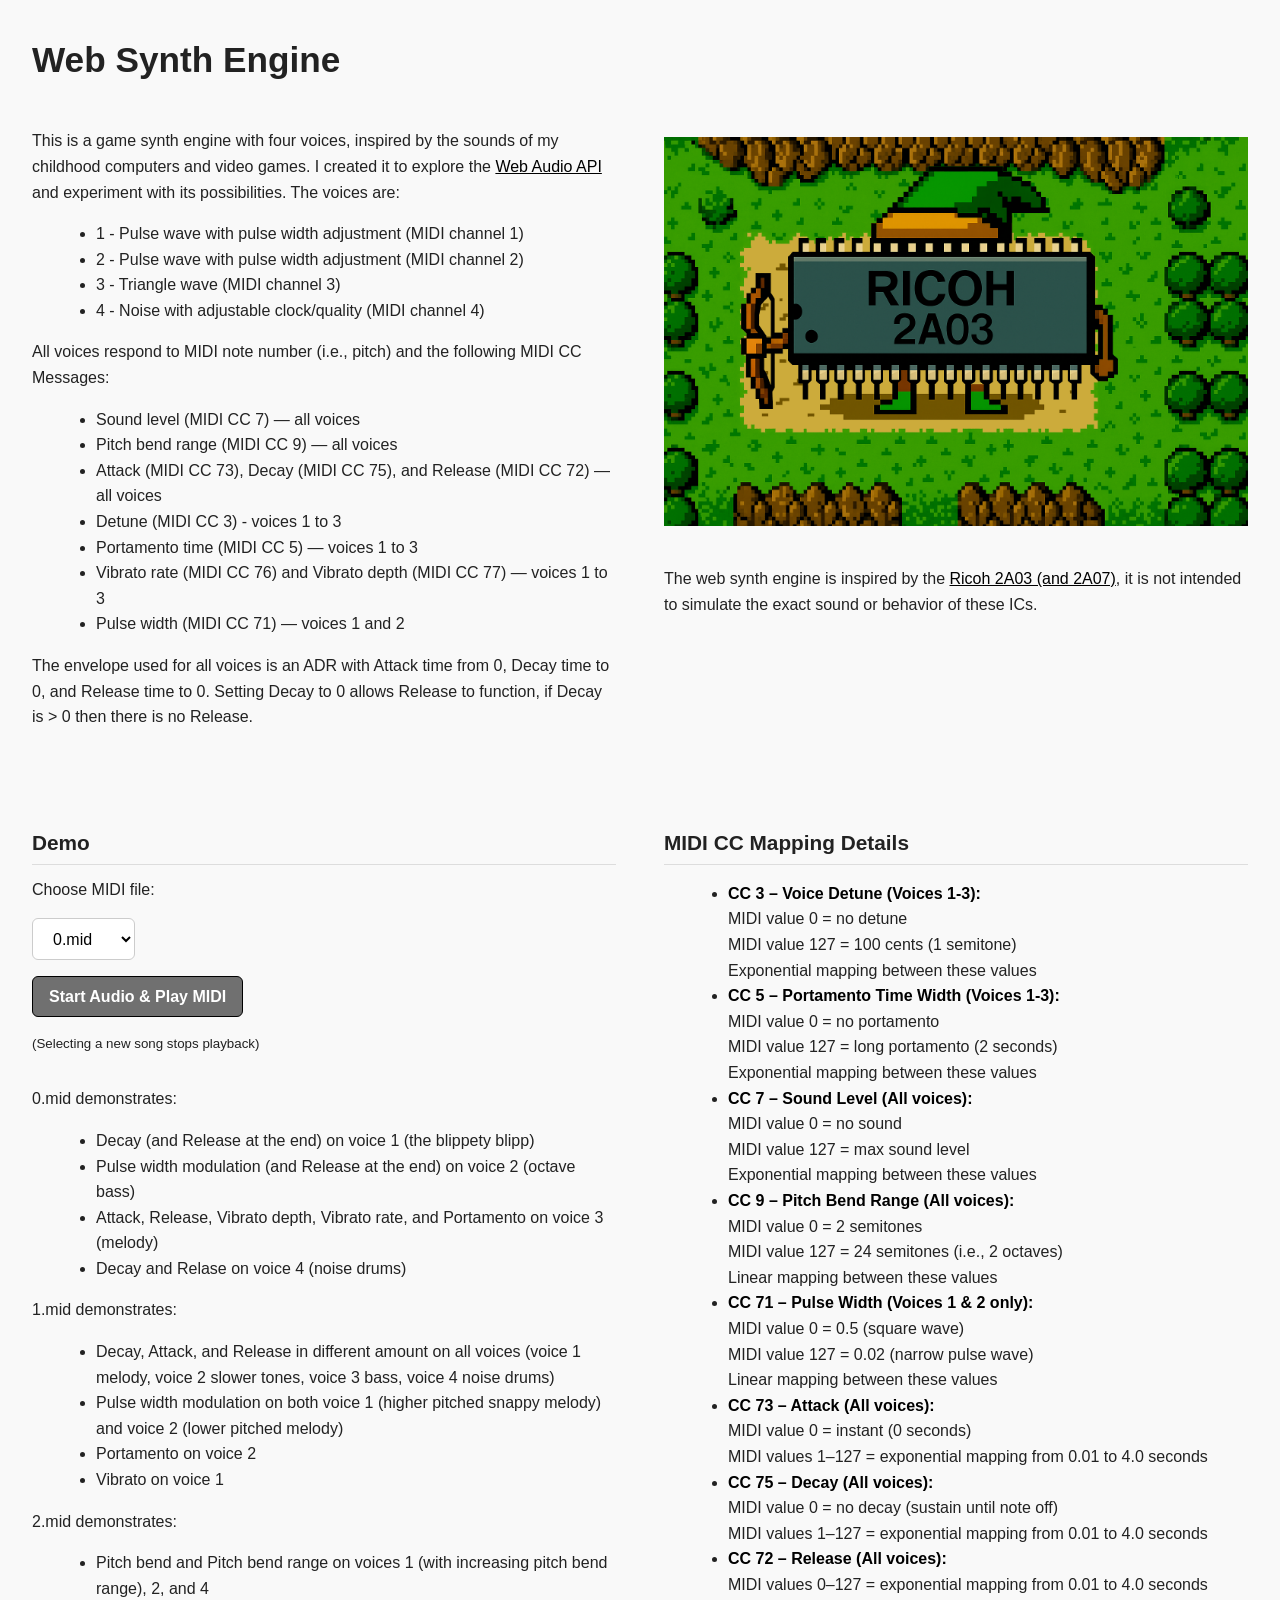
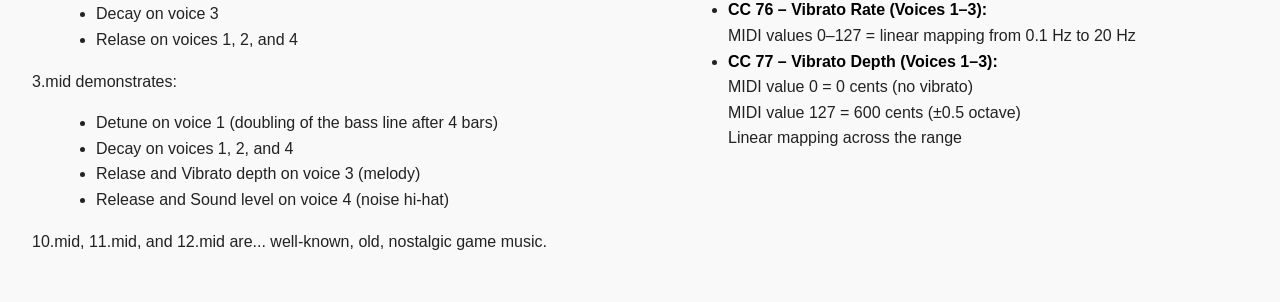
==== commit 2477366a: "Add files via upload" ====
--- a/index.html
+++ b/index.html
@@ -16,7 +16,7 @@
       <div class="top-left">
 
         <p>This is a game synth engine with four voices, inspired by the sounds of my childhood computers and video games. 
-        I created it to explore the Web Audio API and experiment with its possibilities.
+        I created it to explore the <a href="https://developer.mozilla.org/en-US/docs/Web/API/Web_Audio_API">Web Audio API</a> and experiment with its possibilities.
         The voices are:</p>
 
         <ul>
@@ -44,7 +44,7 @@
           <img class="slide active" id="slideA">
           <img class="slide" id="slideB">
         </div>
-        <p>The web synth engine is inspired by the Ricoh 2A03 and 2A07, it is not intended to simulate these sound ICs.</p>
+        <p class="disclaimer">The web synth engine is inspired by the <a href="https://en.wikipedia.org/wiki/Ricoh_2A03">Ricoh 2A03 (and 2A07)</a>, it is not intended to simulate the exact sound or behavior of these ICs.</p>
       </div>
 
     </div>
@@ -54,6 +54,22 @@
 
     <div class="bottom-left">
       <h2>Demo</h2>
+        <div class="controls">
+          <label for="midiSelect">Choose MIDI file:</label>
+          <select id="midiSelect">
+            <option value="midi/0.mid">0.mid</option>
+            <option value="midi/1.mid">1.mid</option>
+            <option value="midi/2.mid">2.mid</option>
+            <option value="midi/3.mid">3.mid</option>
+            <option value="midi/10.mid">10.mid</option>
+            <option value="midi/11.mid">11.mid</option>
+            <option value="midi/12.mid">12.mid</option>
+          </select>
+
+          <button id="startBtn">Start Audio & Play MIDI</button>
+          <small>(Selecting a new song stops playback)</small>
+        </div>
+
         <p>0.mid demonstrates:</p>
         <ul>
           <li>Decay (and Release at the end) on voice 1 (the blippety blipp)</li>
@@ -83,22 +99,6 @@
         </ul>
 
         <p>10.mid, 11.mid, and 12.mid are... well-known, old, nostalgic game music.</p>
-        
-        <div class="controls">
-          <label for="midiSelect">Choose MIDI file:</label>
-          <select id="midiSelect">
-            <option value="midi/0.mid">0.mid</option>
-            <option value="midi/1.mid">1.mid</option>
-            <option value="midi/2.mid">2.mid</option>
-            <option value="midi/3.mid">3.mid</option>
-            <option value="midi/10.mid">10.mid</option>
-            <option value="midi/11.mid">11.mid</option>
-            <option value="midi/12.mid">12.mid</option>
-          </select>
-
-          <button id="startBtn">Start Audio & Play MIDI</button>
-          <small>(Selecting a new song stops playback)</small>
-        </div>
     </div>
 
     <div class="bottom-right">
@@ -108,21 +108,21 @@
             <strong>CC 3 – Voice Detune (Voices 1-3):</strong><br>
             MIDI value 0 = no detune<br>
             MIDI value 127 = 100 cents (1 semitone)<br>
-            Linear mapping between these values
+            Exponential mapping between these values
           </li>
 
           <li>
             <strong>CC 5 – Portamento Time Width (Voices 1-3):</strong><br>
             MIDI value 0 = no portamento<br>
             MIDI value 127 = long portamento (2 seconds)<br>
-            Linear mapping between these values
+            Exponential mapping between these values
           </li>
 
           <li>
             <strong>CC 7 – Sound Level (All voices):</strong><br>
             MIDI value 0 = no sound<br>
             MIDI value 127 = max sound level<br>
-            Linear mapping between these values
+            Exponential mapping between these values
           </li>
 
           <li>
--- a/style.css
+++ b/style.css
@@ -35,6 +35,21 @@
 strong {
   font-weight: 600;
   color: #000;
+}
+
+/* ===== Links ===== */
+a,
+a:visited {
+  color: #000;
+  text-decoration: underline;
+}
+
+a:hover {
+  color: #bfbfbf;
+}
+
+a {
+  transition: color 0.2s ease;
 }
 
 /* ===== Top Section ===== */
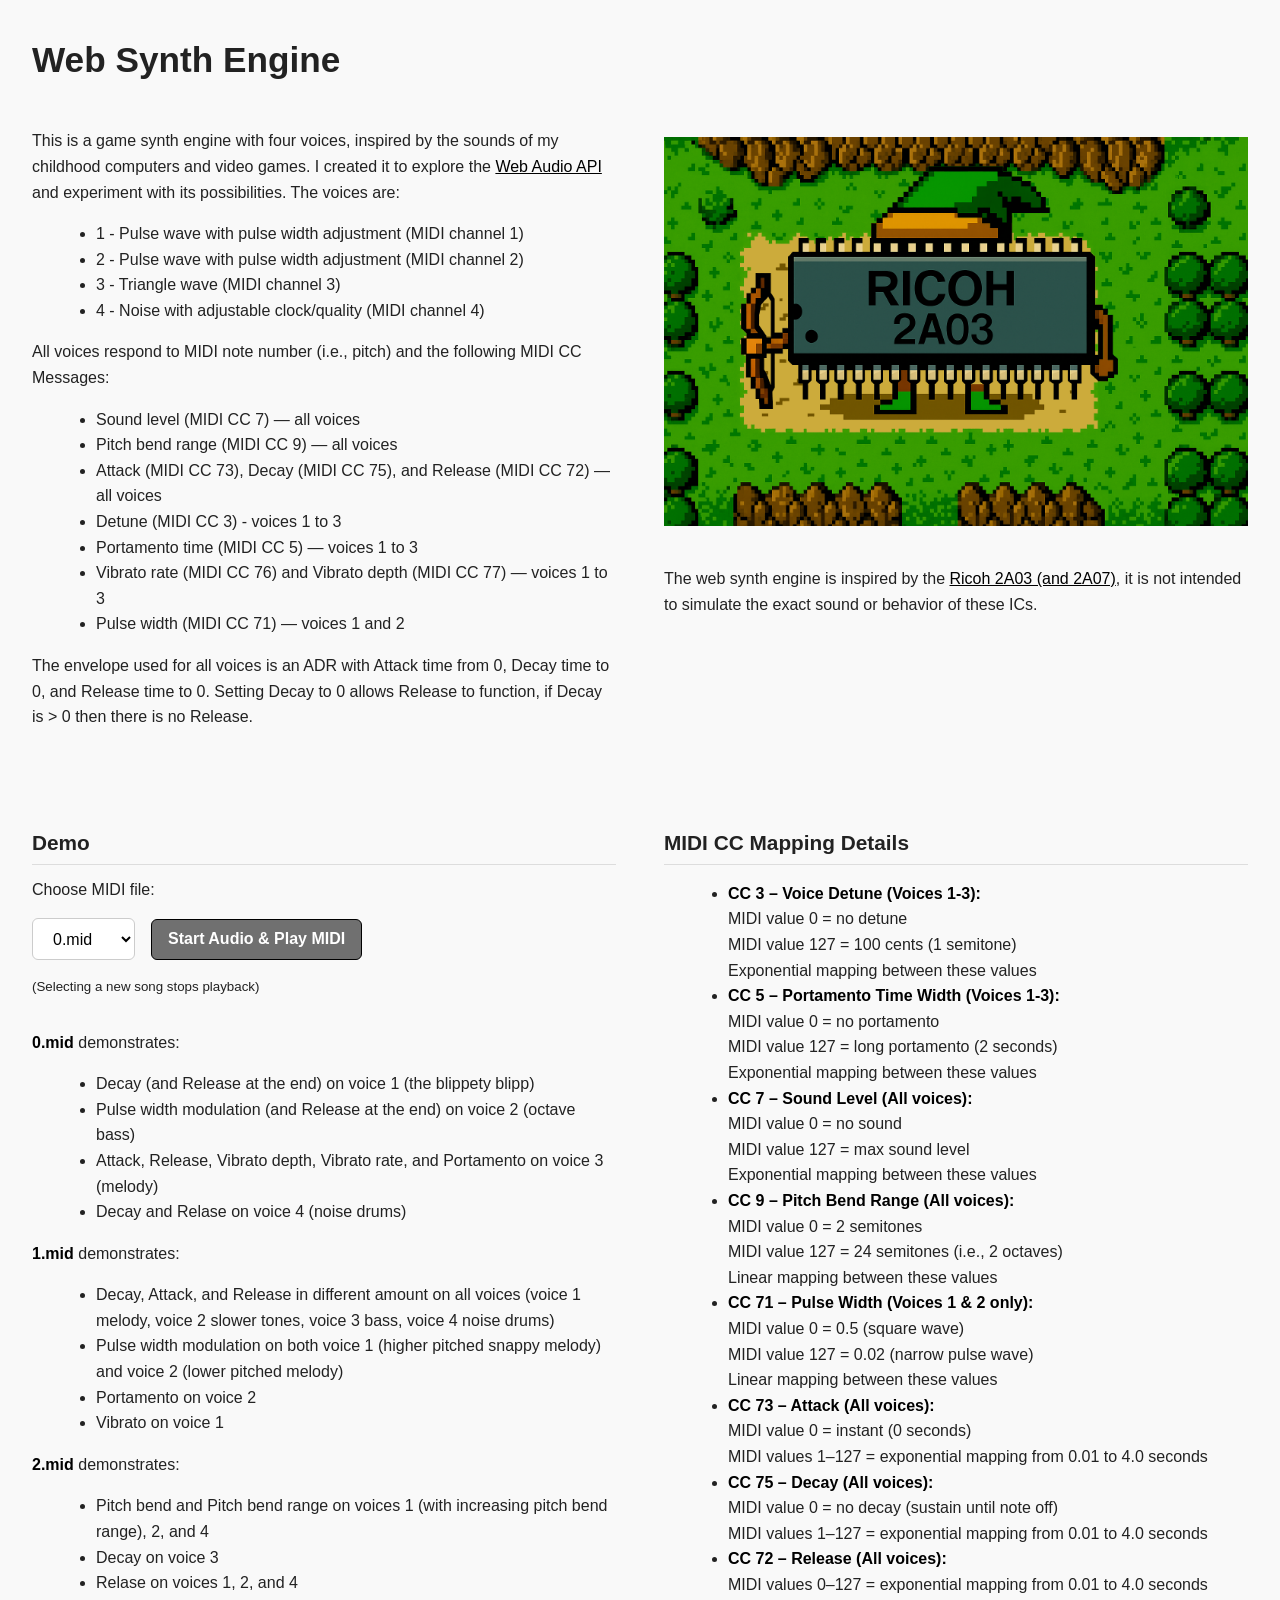
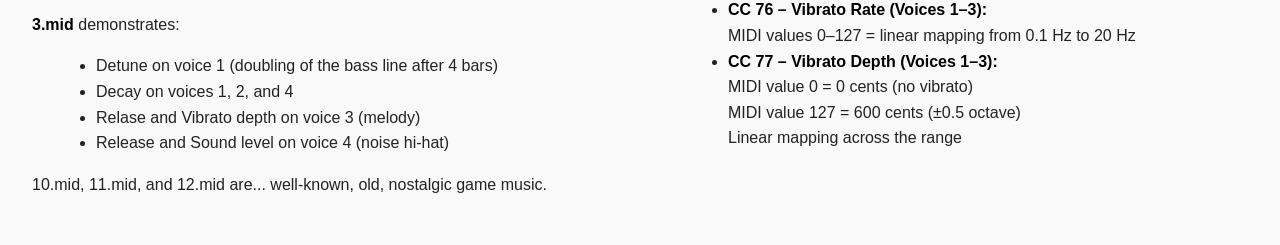
==== commit 32e56a88: "Add files via upload" ====
--- a/index.html
+++ b/index.html
@@ -44,7 +44,7 @@
           <img class="slide active" id="slideA">
           <img class="slide" id="slideB">
         </div>
-        <p class="disclaimer">The web synth engine is inspired by the <a href="https://en.wikipedia.org/wiki/Ricoh_2A03">Ricoh 2A03 (and 2A07)</a>, it is not intended to simulate the exact sound or behavior of these ICs.</p>
+        <p>The web synth engine is inspired by the <a href="https://en.wikipedia.org/wiki/Ricoh_2A03">Ricoh 2A03 (and 2A07)</a>, it is not intended to simulate the exact sound or behavior of these ICs.</p>
       </div>
 
     </div>
@@ -56,41 +56,42 @@
       <h2>Demo</h2>
         <div class="controls">
           <label for="midiSelect">Choose MIDI file:</label>
-          <select id="midiSelect">
-            <option value="midi/0.mid">0.mid</option>
-            <option value="midi/1.mid">1.mid</option>
-            <option value="midi/2.mid">2.mid</option>
-            <option value="midi/3.mid">3.mid</option>
-            <option value="midi/10.mid">10.mid</option>
-            <option value="midi/11.mid">11.mid</option>
-            <option value="midi/12.mid">12.mid</option>
-          </select>
-
-          <button id="startBtn">Start Audio & Play MIDI</button>
+          <div class="dropdown-button">
+            <select id="midiSelect">
+              <option value="midi/0.mid">0.mid</option>
+              <option value="midi/1.mid">1.mid</option>
+              <option value="midi/2.mid">2.mid</option>
+              <option value="midi/3.mid">3.mid</option>
+              <option value="midi/10.mid">10.mid</option>
+              <option value="midi/11.mid">11.mid</option>
+              <option value="midi/12.mid">12.mid</option>
+            </select>
+            <button id="startBtn">Start Audio & Play MIDI</button>
+          </div>
           <small>(Selecting a new song stops playback)</small>
         </div>
 
-        <p>0.mid demonstrates:</p>
+        <p><strong>0.mid</strong> demonstrates:</p>
         <ul>
           <li>Decay (and Release at the end) on voice 1 (the blippety blipp)</li>
           <li>Pulse width modulation (and Release at the end) on voice 2 (octave bass)</li>
           <li>Attack, Release, Vibrato depth, Vibrato rate, and Portamento on voice 3 (melody)</li>
           <li>Decay and Relase on voice 4 (noise drums)</li>
         </ul>
-        <p>1.mid demonstrates:</p>
+        <p><strong>1.mid</strong> demonstrates:</p>
         <ul>
           <li>Decay, Attack, and Release in different amount on all voices (voice 1 melody, voice 2 slower tones, voice 3 bass, voice 4 noise drums)</li>
           <li>Pulse width modulation on both voice 1 (higher pitched snappy melody) and voice 2 (lower pitched melody)</li>
           <li>Portamento on voice 2</li>
           <li>Vibrato on voice 1</li>
         </ul>
-        <p>2.mid demonstrates:</p>
+        <p><strong>2.mid</strong> demonstrates:</p>
         <ul>
           <li>Pitch bend and Pitch bend range on voices 1 (with increasing pitch bend range), 2, and 4</li>
           <li>Decay on voice 3</li>
           <li>Relase on voices 1, 2, and 4</li>
         </ul>
-        <p>3.mid demonstrates:</p>
+        <p><strong>3.mid</strong> demonstrates:</p>
         <ul>
           <li>Detune on voice 1 (doubling of the bass line after 4 bars)</li>
           <li>Decay on voices 1, 2, and 4</li>
--- a/style.css
+++ b/style.css
@@ -42,14 +42,11 @@
 a:visited {
   color: #000;
   text-decoration: underline;
+  transition: color 0.2s ease;
 }
 
 a:hover {
   color: #bfbfbf;
-}
-
-a {
-  transition: color 0.2s ease;
 }
 
 /* ===== Top Section ===== */
@@ -57,12 +54,10 @@
   margin-bottom: 3rem;
 }
 
-/* Title row */
 .top-header {
   margin-bottom: 1.5rem;
 }
 
-/* Two-column layout under title */
 .top-content {
   display: grid;
   grid-template-columns: 1fr 1fr;
@@ -93,7 +88,6 @@
   border-radius: 10px;
 }
 
-/* stacked images for crossfade */
 .slide {
   position: absolute;
   inset: 0;
@@ -126,7 +120,6 @@
   max-width: 700px;
 }
 
-/* ensure normal vertical flow */
 .bottom-right {
   display: block;
 }
@@ -152,6 +145,24 @@
   transition: all 0.2s ease;
 }
 
+select {
+  padding: 0.65rem 1rem;
+  font-size: 1rem;
+  border-radius: 6px;
+  border: 1px solid #ccc;
+  background-color: #fff;
+  cursor: pointer;
+  box-sizing: border-box;
+  transition: all 0.2s ease;
+  outline: none;
+}
+
+select:focus {
+  background-color: #fff;
+  border-color: #ccc;
+  box-shadow: none;
+}
+
 button {
   background-color: #707070;
   color: #fff;
@@ -170,6 +181,13 @@
   cursor: not-allowed;
 }
 
+.dropdown-button {
+  display: flex;
+  flex-direction: row;
+  gap: 1rem;
+  align-items: center;
+}
+
 /* ===== Sections ===== */
 section {
   padding: 1rem 0;
